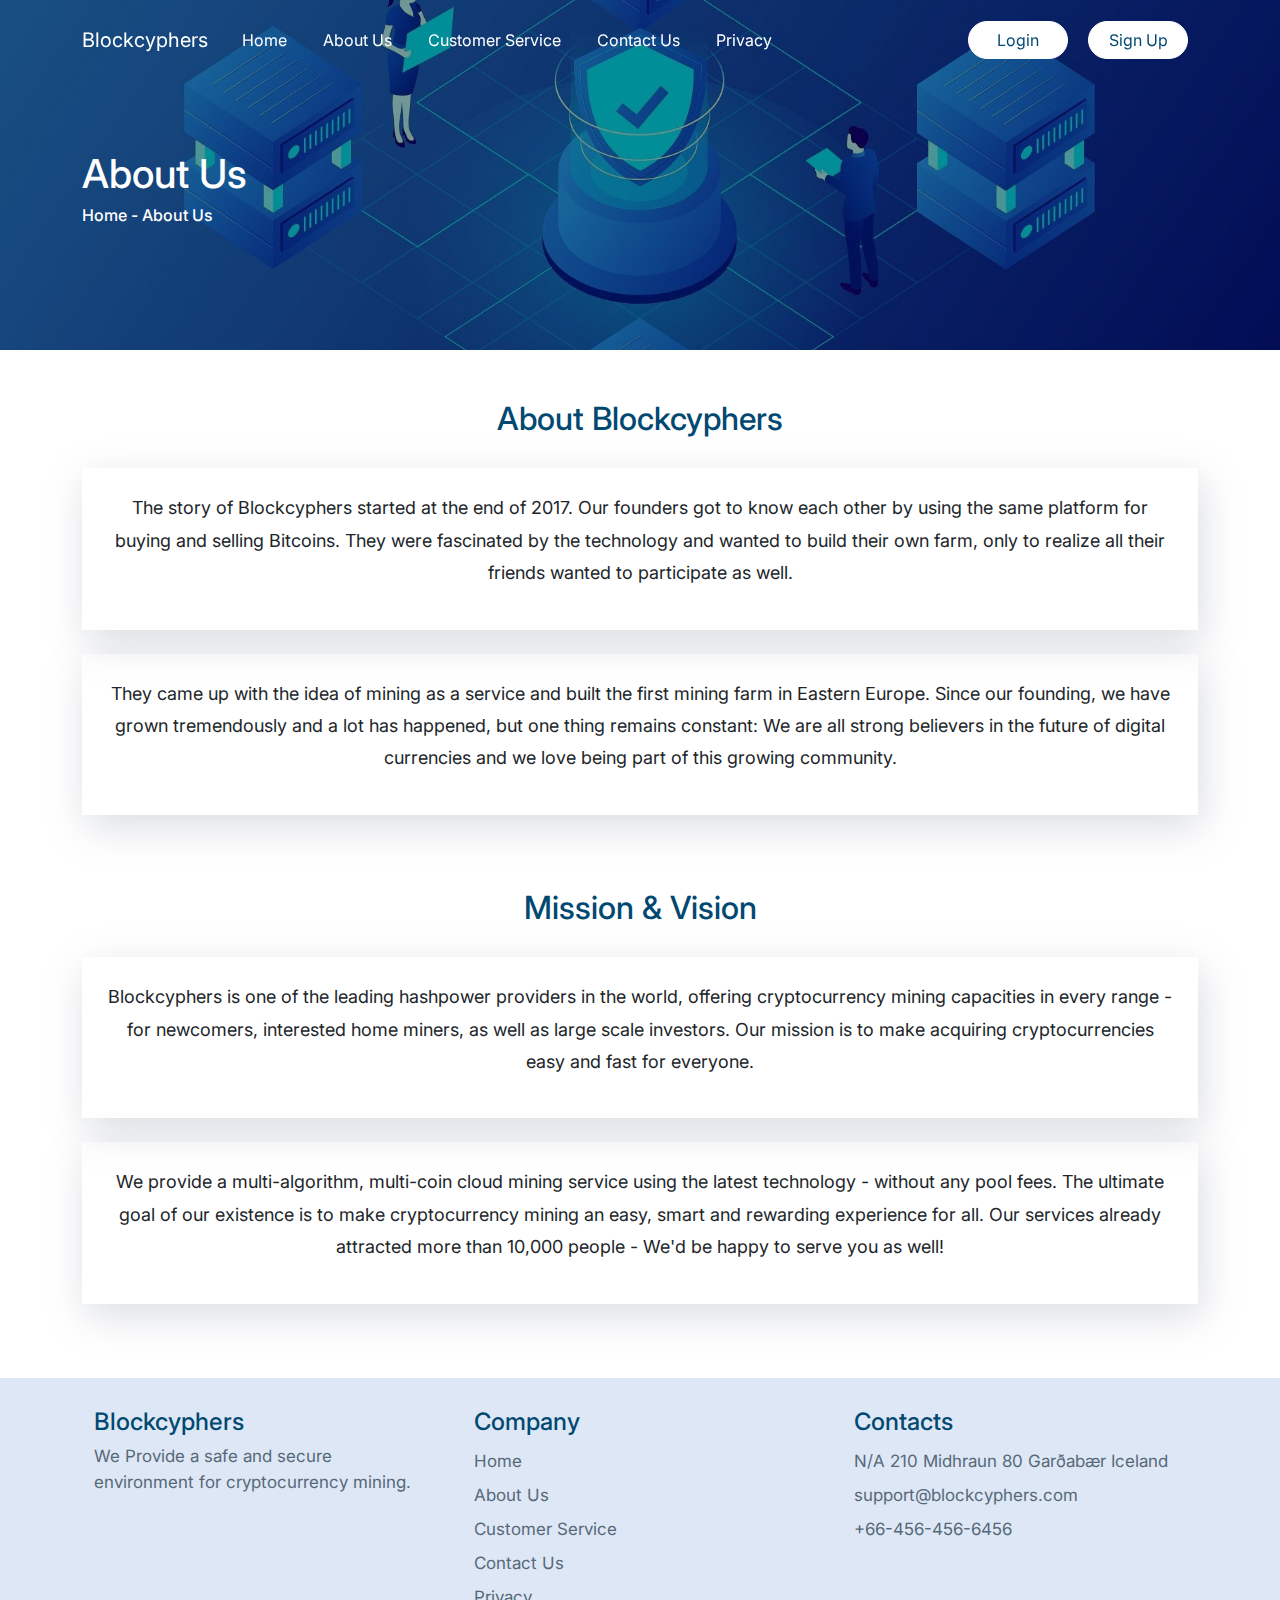
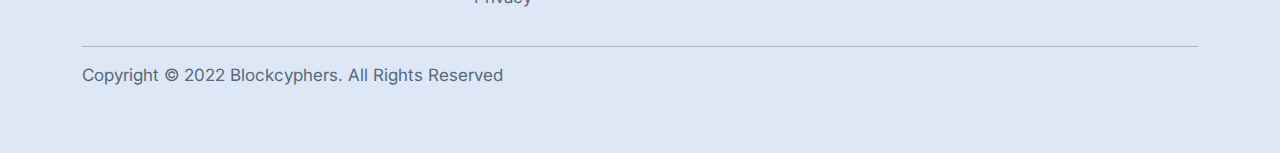
==== about.html @ bc8081a4 "blockcyphers frontend" ====
<!doctype html>
<html lang="en">
  <head>
    <title>Blockcyphers - About Us</title>
    <!-- Required meta tags -->
    <meta charset="utf-8">
    <meta name="viewport" content="width=device-width, initial-scale=1, shrink-to-fit=no">

    <!-- Bootstrap CSS v5.0.2 -->
    <link rel="stylesheet" href="bootstrap/css/bootstrap.min.css">
    <!-- Custom Css -->
    <link rel="stylesheet" href="css/styles.css">
    <link rel="stylesheet" href="css/responsive.css">
    <!-- Font Awesome JS -->
    <script src="js/font-awesome.js"></script>
    <!-- AOS CSS -->
    <link rel="stylesheet" href="aos/aos.css">
  </head>
  <body>

    <nav class="navbar navbar-expand-lg navbar-light fixed-top nav-to-scroll">
        <div class="container">
        <a class="navbar-brand text-white" href="#">Blockcyphers</a>
        <button class="navbar-toggler d-lg-none toggle-nav" type="button" data-bs-toggle="collapse" data-bs-target="#collapsibleNavId" aria-controls="collapsibleNavId"
          aria-expanded="false" aria-label="Toggle navigation">
          <i class="fas fa-bars text-white"></i>
        </button>
        <div class="collapse navbar-collapse" id="collapsibleNavId">
          <ul class="navbar-nav me-auto mt-2 mt-lg-0">
            <li class="nav-item active">
              <a class="nav-link" href="index.html">Home</a>
            </li>
            <li class="nav-item">
              <a class="nav-link" href="about.html">About Us</a>
            </li>
            <li class="nav-item">
              <a class="nav-link" href="customer-service.html">Customer Service</a>
            </li>
            <li class="nav-item">
              <a class="nav-link" href="contact.html">Contact Us</a>
            </li>
            <li class="nav-item">
              <a class="nav-link" href="privacy.html">Privacy</a>
            </li>
          </ul>
          <form class="d-flex my-2 my-lg-0">
             <a href="login.html" class="btn btn-login">Login</a>
             <a href="register.html" class="btn btn-login">Sign Up</a>
          </form>
        </div>
      </div>
    </nav>

    <div class="other-banners">
        <div class="container">
          <h1 class="text-white">About Us</h1>
          <h6 class="text-white"><i class="fas fa-home"></i> Home - About Us</h6>
        </div>
    </div>

    <div class="container">
    <section class="who-we-are">
        <h2 class="text-center">About Blockcyphers</h2>
        <div class="text-cover p-4">
        <p class="text-center site-text">The story of Blockcyphers started at the end of 2017. Our founders got to know each other by using the same platform for buying and selling Bitcoins. They were fascinated by the technology and wanted to build their own farm, only to realize all their friends wanted to participate as well.</p>
        </div>
        <br>
        <div class="text-cover p-4">
        <p class="text-center site-text">They came up with the idea of mining as a service and built the first mining farm in Eastern Europe. Since our founding, we have grown tremendously and a lot has happened, but one thing remains constant: We are all strong believers in the future of digital currencies and we love being part of this growing community.</p>
        </div>
        <br>
    </section>

    <section class="mission-vision">
        <h2 class="text-center">Mission & Vision</h2>
        <div class="text-cover p-4">
            <p class="text-center site-text">Blockcyphers is one of the leading hashpower providers in the world, offering cryptocurrency mining capacities in every range - for newcomers, interested home miners, as well as large scale investors. Our mission is to make acquiring cryptocurrencies easy and fast for everyone.</p>
        </div>
        <br>
        <div class="text-cover p-4">
            <p class="text-center site-text">We provide a multi-algorithm, multi-coin cloud mining service using the latest technology - without any pool fees. The ultimate goal of our existence is to make cryptocurrency mining an easy, smart and rewarding experience for all. Our services already attracted more than 10,000 people - We'd be happy to serve you as well!</p>
        </div>
        <br>
    </section>
   </div>

    <section></section>

    <footer class="footer-area">
        <div class="container">
          <div class="row">
            <div class="col-lg-4 col-md-6 px-4">
               <h4 class="foot-head">Blockcyphers</h4>
               <p class="foot-text">We Provide a safe and secure environment for cryptocurrency mining.</p>
            </div>
            <div class="col-lg-4 col-md-6 px-4">
              <h4 class="foot-head">Company</h4>
              <ul class="foot-links">
                <li><a href="index.html" class="foot-text">Home</a></li>
                <li><a href="about.html" class="foot-text">About Us</a></li>
                <li><a href="customer-service.html" class="foot-text">Customer Service</a></li>
                <li><a href="contact.html" class="foot-text">Contact Us</a></li>
                <li><a href="privacy.html" class="foot-text">Privacy</a></li>
              </ul>
            </div>
            <div class="col-lg-4 col-md-6 px-4">
              <h4 class="foot-head">Contacts</h4>
              <ul class="foot-links">
                <li><a href="" class="foot-text"><i class="fas fa-home foot-icons"></i> N/A 210 Midhraun 80 Garðabær Iceland</a></li>
                <li><a href="" class="foot-text"><i class="fa fa-envelope-o foot-icons"></i> support@blockcyphers.com</a></li>
                <li><a href="" class="foot-text"><i class="fas fa-phone foot-icons"></i> +66-456-456-6456</a></li>
              </ul>
            </div>
          </div>

          <hr>
          <div class="row">
            <div class="col-lg-6 col-md-6 col-xs-12">
              <p class="foot-text text-center text-lg-start text-md-start">Copyright &copy; 2022 Blockcyphers. All Rights Reserved</p>
            </div>
            <div class="col-lg-6 col-md-6 col-xs-12">
              <div class="social-links text-center text-lg-end text-md-end">
                 <a href="#"><i class="fab fa-facebook"></i></a>
                 <a href="#"><i class="fab fa-twitter"></i></a>
                 <a href="#"><i class="fab fa-instagram"></i></a>
              </div>
            </div>
          </div>

        </div>

        <br><br>
    </footer>

    <div class="fixed-bottom">
      <script src="https://widgets.coingecko.com/coingecko-coin-price-marquee-widget.js"></script>
      <coingecko-coin-price-marquee-widget  coin-ids="bitcoin,ethereum,eos,ripple,litecoin,bnb-diamond,dogecoin,solana,binance-bitcoin" currency="usd" background-color="#000000" locale="en" font-color="#ffffff"></coingecko-coin-price-marquee-widget>  
    </div>
    
      
    <!-- Bootstrap JavaScript Libraries -->
    <script src="bootstrap/js/bootstrap.bundle.min.js"></script>
    <script src="js/jquery-3.1.1.min.js"></script>
    <script>
      $(function () {
  $(document).scroll(function () {
    var $nav = $(".nav-to-scroll");
    $nav.toggleClass('scrolled', $(this).scrollTop() > $nav.height());
  });
});
    </script>
    <script src="aos/aos.js"></script>
    <script>
      AOS.init();
    </script>
  </body>
</html>
---- css/styles.css ----
@import url('https://fonts.googleapis.com/css2?family=Barlow:wght@300;400&family=Inter&family=Nunito:wght@300&family=Poppins:wght@300;400&display=swap');

html,body {
    max-width: 100%;
    overflow-x: hidden;
    font-family: 'Inter', sans-serif;
}

#collapsibleNavId .navbar-nav .nav-item .nav-link {
    color: white;
    margin: 0px 10px 0px 10px;
}

.toggle-nav {
    font-size: 22px;
}

.home-banner {
    background: linear-gradient(rgba(0,0,0,0.4),rgba(0,0,0,0.4)) , url(../img/crypt-mine.jpg) no-repeat center;
    background-size: cover;
    min-height: 700px;
    padding-top: 150px;
}

.nav-to-scroll {
    padding-top: 20px;
}

.nav-to-scroll.scrolled {
    background-color: #024972 !important;
    transition: background-color 200ms linear;
  }

.btn-login {
    color: #024972;
    background-color: white;
    margin: 0px 10px 0px 10px;
    width: 100px;
    border-radius: 20px;
    border: 1px solid white;
}

.btn-login:hover {
    color: white;
    background-color: transparent;
}

.home-ban-head {
    font-size: 50px;
}

.home-ban-text {
    font-size: 18px;
}

.home-btn {
    background-color: white;
    border: 1px solid white;
    border-radius: 20px;
    text-transform: uppercase;
    font-weight: bold;
    width: 200px;
    padding: 10px;
}

.estimate-earn {
    background-color: rgb(200, 218, 243);
    padding: 30px;
    border-radius: 10px;
}

.esti-header {
    padding: 10px 25px 10px 25px;
    border-radius: 20px;
    font-size: 18px;
    color: white;
    background-color: #0a6ba3;
}

.home-ban-label {
    color: #024972;
}

.home-ban-btngr {
    background-color: #024972;
}

.btn-calculate {
    color: white;
    background-color: #024972;
    padding: 10px;
    border: 1px solid #024972;
    border-radius: 20px;
}

.btn-calculate:hover {
    color: #024972;
    background-color: white;
}

section {
    padding-top: 50px;
}

section h2 {
    color: #024972;
    margin-bottom: 30px;
}

.text-cover {
    box-shadow: 3.801px 12.432px 38px 0 rgba(116, 124, 145, 0.26);
    transition: all .3s ease-in;
}

.site-text {
    line-height: 1.8em;
    font-size: 18px;
}

.plans-area {
    padding: 0px 30px 30px 30px;
    background: linear-gradient(rgba(1, 41, 87, 0.5),rgba(1, 41, 87, 0.5)) , url(../img/blue-bg-2.jpg);
}

.plans-area .plan-title {
    background-color: white;
    color: #024972;
    width: 170px;
    padding: 10px;
    font-size: 18px;
}

.plans-info {
    background-color: white;
}

.plans-info p {
    color: #024972;
    border-bottom: 1px dashed #024972;
    padding-bottom: 10px;
}

.plans-info .last-child {
    border-bottom: none !important;
    padding-bottom: 0px !important;
}

.plans-btn-area .btn-start-mine{
   color: #024972;
   background-color: white;
   border: 1px solid white;
   border-radius: 21px;
   padding: 10px 20px 10px 20px;
}

.plans-btn-area .btn-start-mine:hover {
    color: white;
    background-color: transparent;
}

.why-mine-area {
    box-shadow: 3.801px 12.432px 15px 0 rgba(116, 124, 145, 0.26);
    transition: all .3s ease-in;
}

.why-mine-area .why-mine-icon {
  color: #024972;
  padding-top: 12px;
}

.why-mine-area .why-mine-text h5 {
    color: #01253a;
    font-weight: bold;
}

.start-mine-bg {
    background: linear-gradient(rgba(1, 49, 104, 0.5),rgba(1, 49, 104, 0.5)) , url(../img/abs-blue-3.jpg) no-repeat center;
    background-size: cover;
    min-height: 350px;
    border-radius: 15px;
    padding-top: 80px;
}

.btn-start-today {
    background-color: #024972;
    color: white;
    padding: 10px 20px 10px 20px;
    border-radius: 20px;
    border: 1px solid #024972;
    box-shadow: 3.801px 12.432px 15px 0 rgba(116, 124, 145, 0.26);
    transition: all .3s ease-in;
}

.btn-start-today:hover {
    color: #024972;
    background-color: white;
}

.footer-area {
    background: rgb(221, 231, 245);
    padding-top: 30px;
}

.footer-area .foot-head {
    color: #024972;
}

.footer-area .foot-text {
    color: #576979;
    font-size: 17px;
}

.footer-area .foot-links {
    padding-inline-start: 0px;
    list-style-type: none;
}

.footer-area .foot-links li a {
    text-decoration: none;
    line-height: 2em;
}

.footer-area .foot-links li a:hover {
    color: #024972;
}

.footer-area .foot-links li a .foot-icons {
    color: #024972;
}

.social-links a {
    color: #024972;
    font-size: 22px;
    text-decoration: none;
    padding: 0px 10px 0px 10px;
}

.other-banners {
    background: linear-gradient(rgba(0,0,0,0.4),rgba(0,0,0,0.4)) , url(../img/oth-ban-1.jpg) no-repeat center;
    background-size: cover;
    min-height: 350px;
    padding-top: 150px;
}

.panel-control {
    border-radius: 0px;
}

.btn-submit {
    background-color: #024972;
    color: white;
    width: 200px;
    border-radius: 21px;
    border: 1px solid #024972;
    padding: 10px;
}

.btn-submit:hover {
    color: #024972;
    background-color: transparent;
}

.privacy h5 {
    color: #01253a;
}

.panel-area {
    border: 1px solid #024972;
    border-radius: 10px;
}

.panel-footer {
    font-size: 18px;
}

.panel-link {
    text-decoration: none;
    color: #024972;
}
---- css/responsive.css ----
@media (max-width:800px) {
    #collapsibleNavId {
        background-color: #024972;
    }

    .home-banner {
        padding-top: 120px;
    }
}

@media (max-width:480px) {
    .home-ban-head {
        font-size: 40px;
    }
    .home-ban-text {
        font-size: 17px;
    }
    .home-banner {
        padding-top: 100px;
    }
}
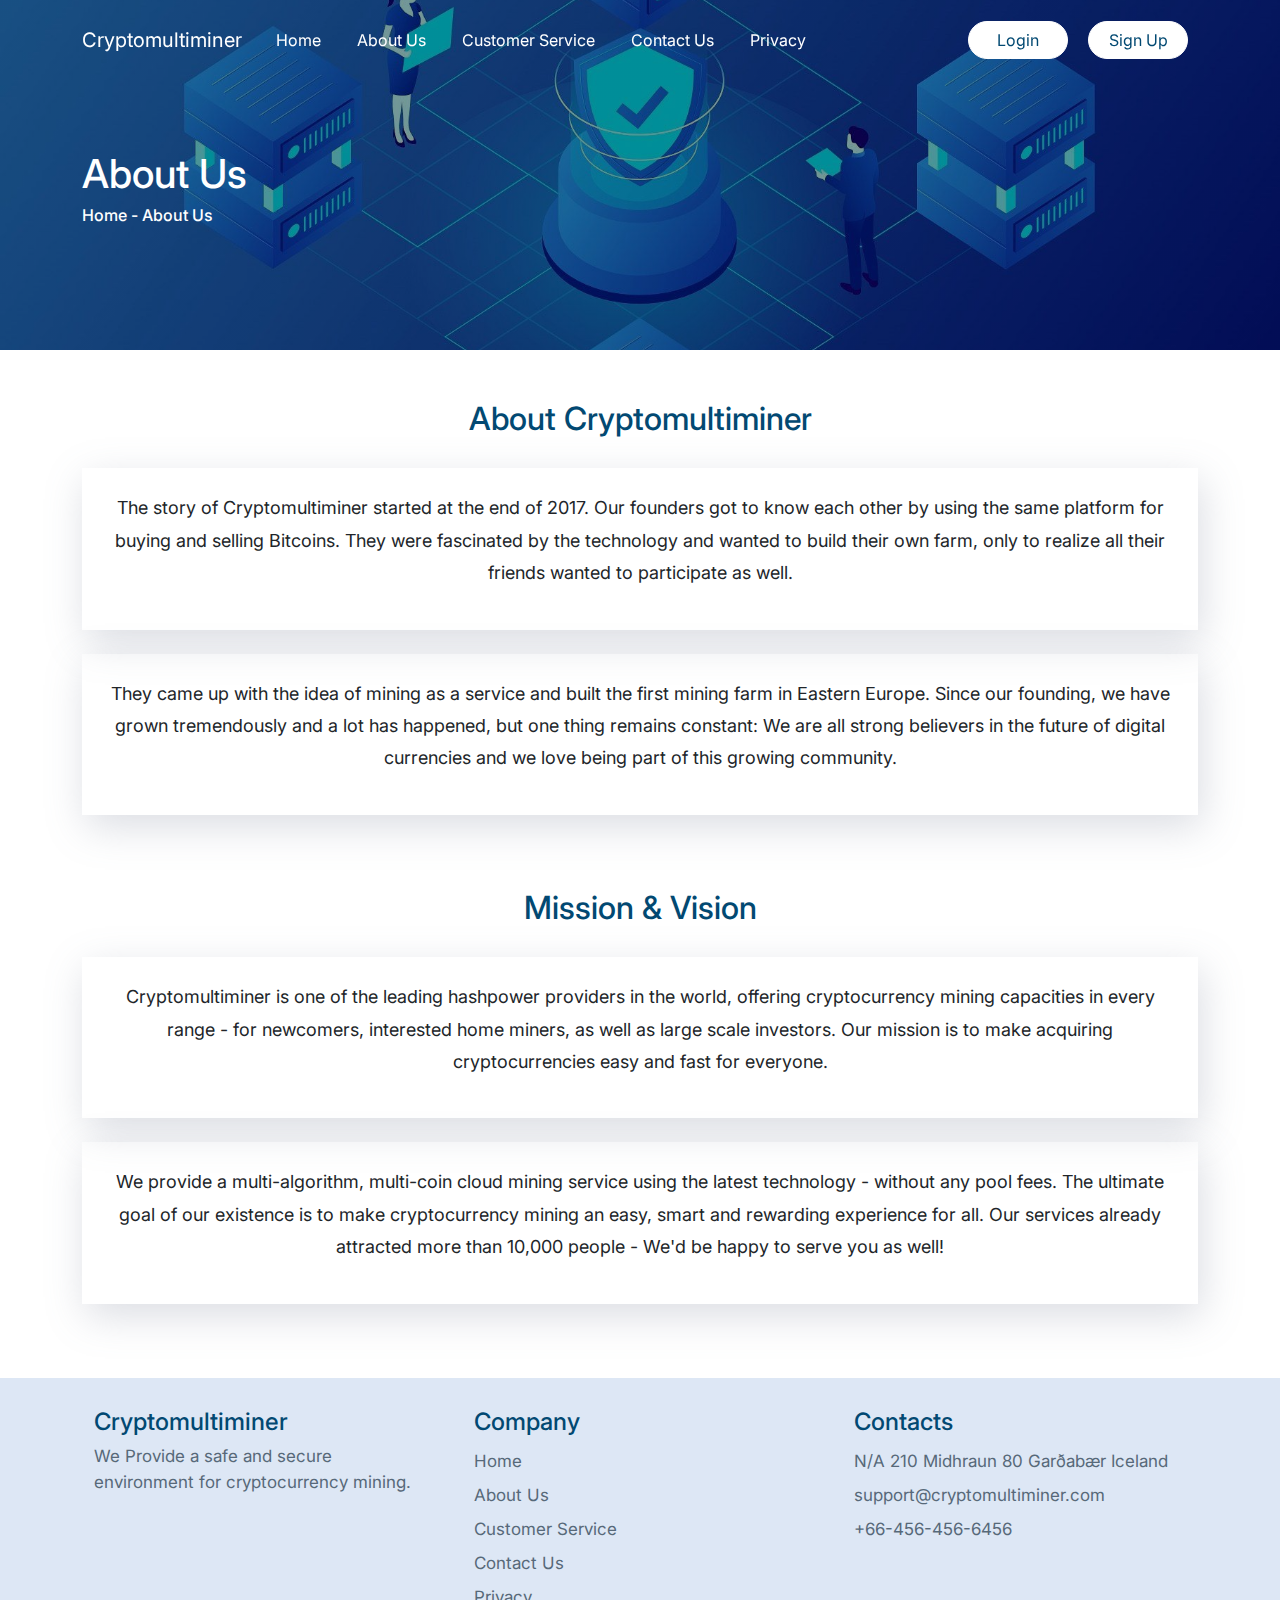
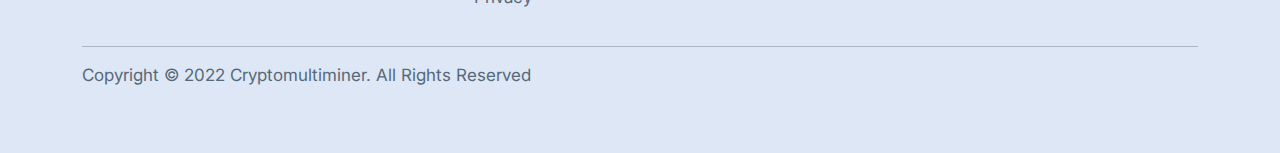
==== commit 6f640b1f: "changed name and email address" ====
--- a/about.html
+++ b/about.html
@@ -1,7 +1,7 @@
 <!doctype html>
 <html lang="en">
   <head>
-    <title>Blockcyphers - About Us</title>
+    <title>Cryptomultiminer - About Us</title>
     <!-- Required meta tags -->
     <meta charset="utf-8">
     <meta name="viewport" content="width=device-width, initial-scale=1, shrink-to-fit=no">
@@ -20,7 +20,7 @@
 
     <nav class="navbar navbar-expand-lg navbar-light fixed-top nav-to-scroll">
         <div class="container">
-        <a class="navbar-brand text-white" href="#">Blockcyphers</a>
+        <a class="navbar-brand text-white" href="#">Cryptomultiminer</a>
         <button class="navbar-toggler d-lg-none toggle-nav" type="button" data-bs-toggle="collapse" data-bs-target="#collapsibleNavId" aria-controls="collapsibleNavId"
           aria-expanded="false" aria-label="Toggle navigation">
           <i class="fas fa-bars text-white"></i>
@@ -60,9 +60,9 @@
 
     <div class="container">
     <section class="who-we-are">
-        <h2 class="text-center">About Blockcyphers</h2>
+        <h2 class="text-center">About Cryptomultiminer</h2>
         <div class="text-cover p-4">
-        <p class="text-center site-text">The story of Blockcyphers started at the end of 2017. Our founders got to know each other by using the same platform for buying and selling Bitcoins. They were fascinated by the technology and wanted to build their own farm, only to realize all their friends wanted to participate as well.</p>
+        <p class="text-center site-text">The story of Cryptomultiminer started at the end of 2017. Our founders got to know each other by using the same platform for buying and selling Bitcoins. They were fascinated by the technology and wanted to build their own farm, only to realize all their friends wanted to participate as well.</p>
         </div>
         <br>
         <div class="text-cover p-4">
@@ -74,7 +74,7 @@
     <section class="mission-vision">
         <h2 class="text-center">Mission & Vision</h2>
         <div class="text-cover p-4">
-            <p class="text-center site-text">Blockcyphers is one of the leading hashpower providers in the world, offering cryptocurrency mining capacities in every range - for newcomers, interested home miners, as well as large scale investors. Our mission is to make acquiring cryptocurrencies easy and fast for everyone.</p>
+            <p class="text-center site-text">Cryptomultiminer is one of the leading hashpower providers in the world, offering cryptocurrency mining capacities in every range - for newcomers, interested home miners, as well as large scale investors. Our mission is to make acquiring cryptocurrencies easy and fast for everyone.</p>
         </div>
         <br>
         <div class="text-cover p-4">
@@ -90,7 +90,7 @@
         <div class="container">
           <div class="row">
             <div class="col-lg-4 col-md-6 px-4">
-               <h4 class="foot-head">Blockcyphers</h4>
+               <h4 class="foot-head">Cryptomultiminer</h4>
                <p class="foot-text">We Provide a safe and secure environment for cryptocurrency mining.</p>
             </div>
             <div class="col-lg-4 col-md-6 px-4">
@@ -107,7 +107,7 @@
               <h4 class="foot-head">Contacts</h4>
               <ul class="foot-links">
                 <li><a href="" class="foot-text"><i class="fas fa-home foot-icons"></i> N/A 210 Midhraun 80 Garðabær Iceland</a></li>
-                <li><a href="" class="foot-text"><i class="fa fa-envelope-o foot-icons"></i> support@blockcyphers.com</a></li>
+                <li><a href="" class="foot-text"><i class="fa fa-envelope-o foot-icons"></i> support@cryptomultiminer.com</a></li>
                 <li><a href="" class="foot-text"><i class="fas fa-phone foot-icons"></i> +66-456-456-6456</a></li>
               </ul>
             </div>
@@ -116,7 +116,7 @@
           <hr>
           <div class="row">
             <div class="col-lg-6 col-md-6 col-xs-12">
-              <p class="foot-text text-center text-lg-start text-md-start">Copyright &copy; 2022 Blockcyphers. All Rights Reserved</p>
+              <p class="foot-text text-center text-lg-start text-md-start">Copyright &copy; 2022 Cryptomultiminer. All Rights Reserved</p>
             </div>
             <div class="col-lg-6 col-md-6 col-xs-12">
               <div class="social-links text-center text-lg-end text-md-end">
